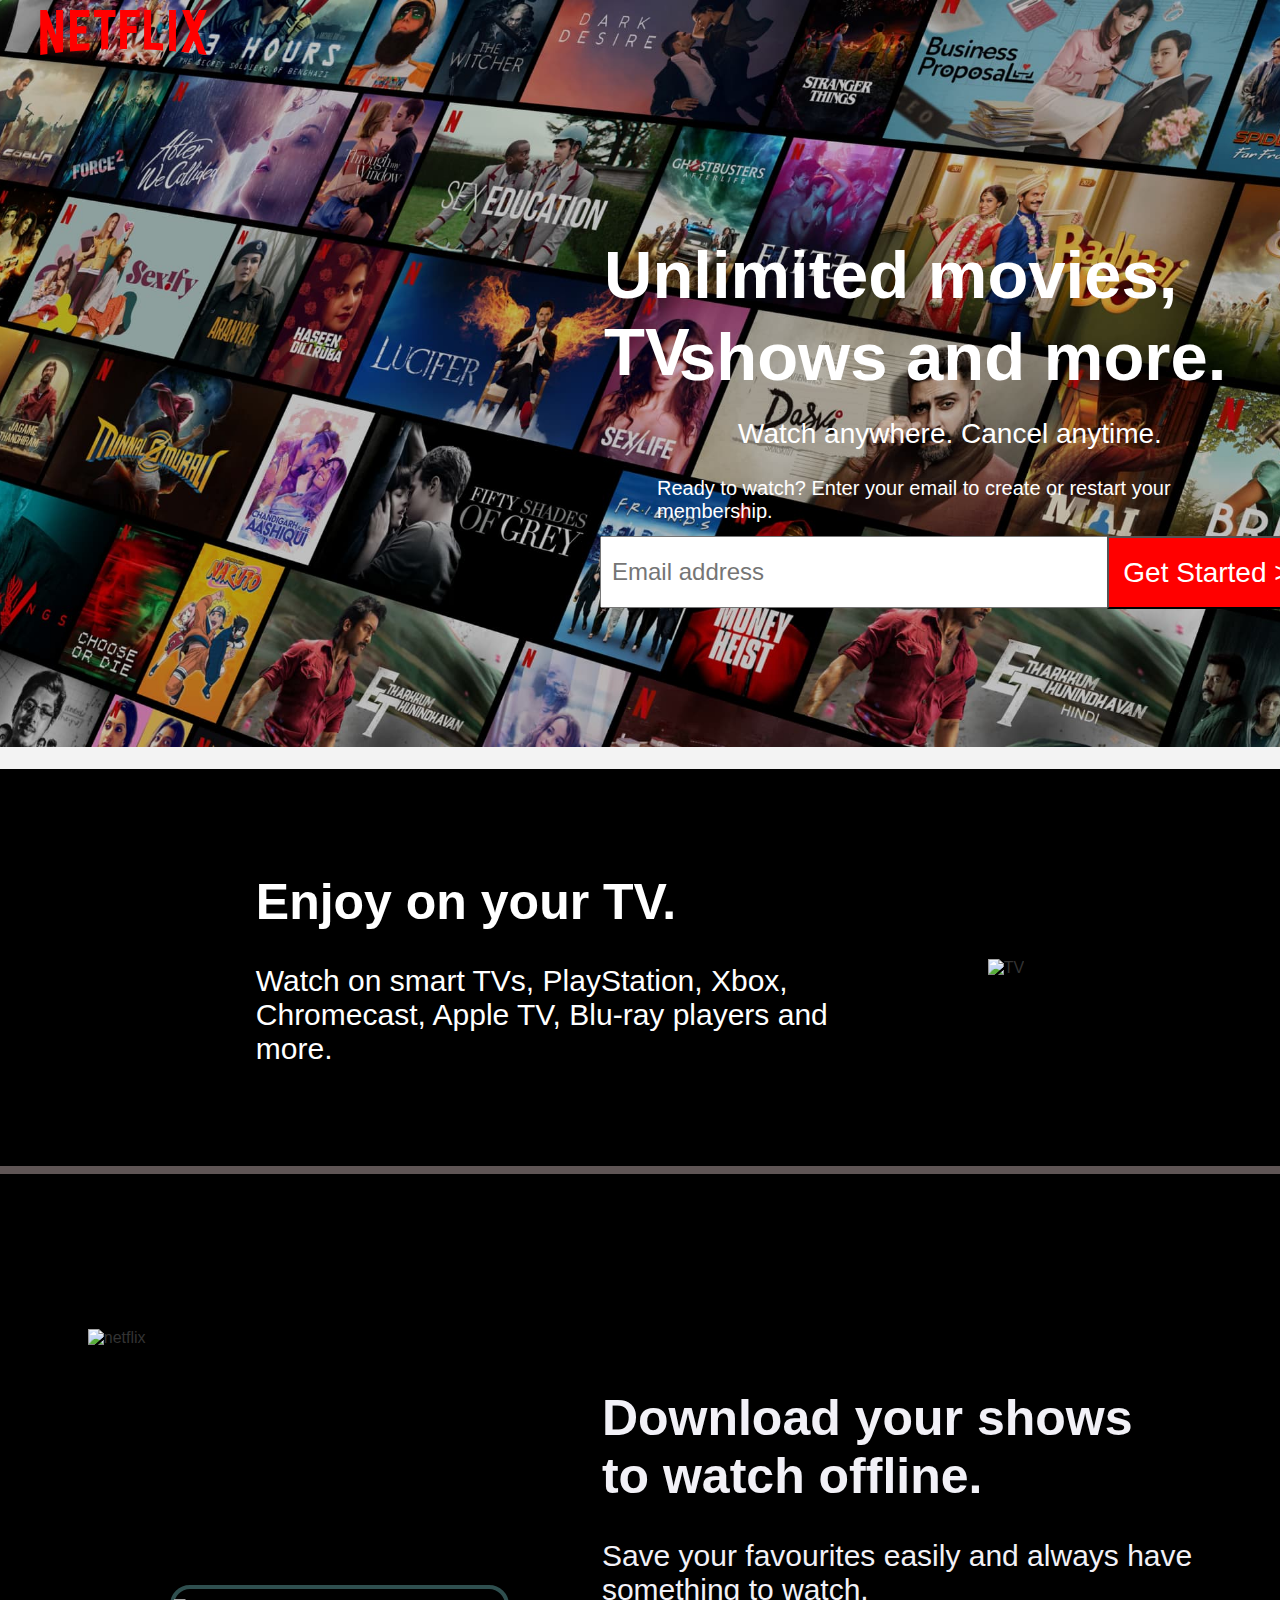
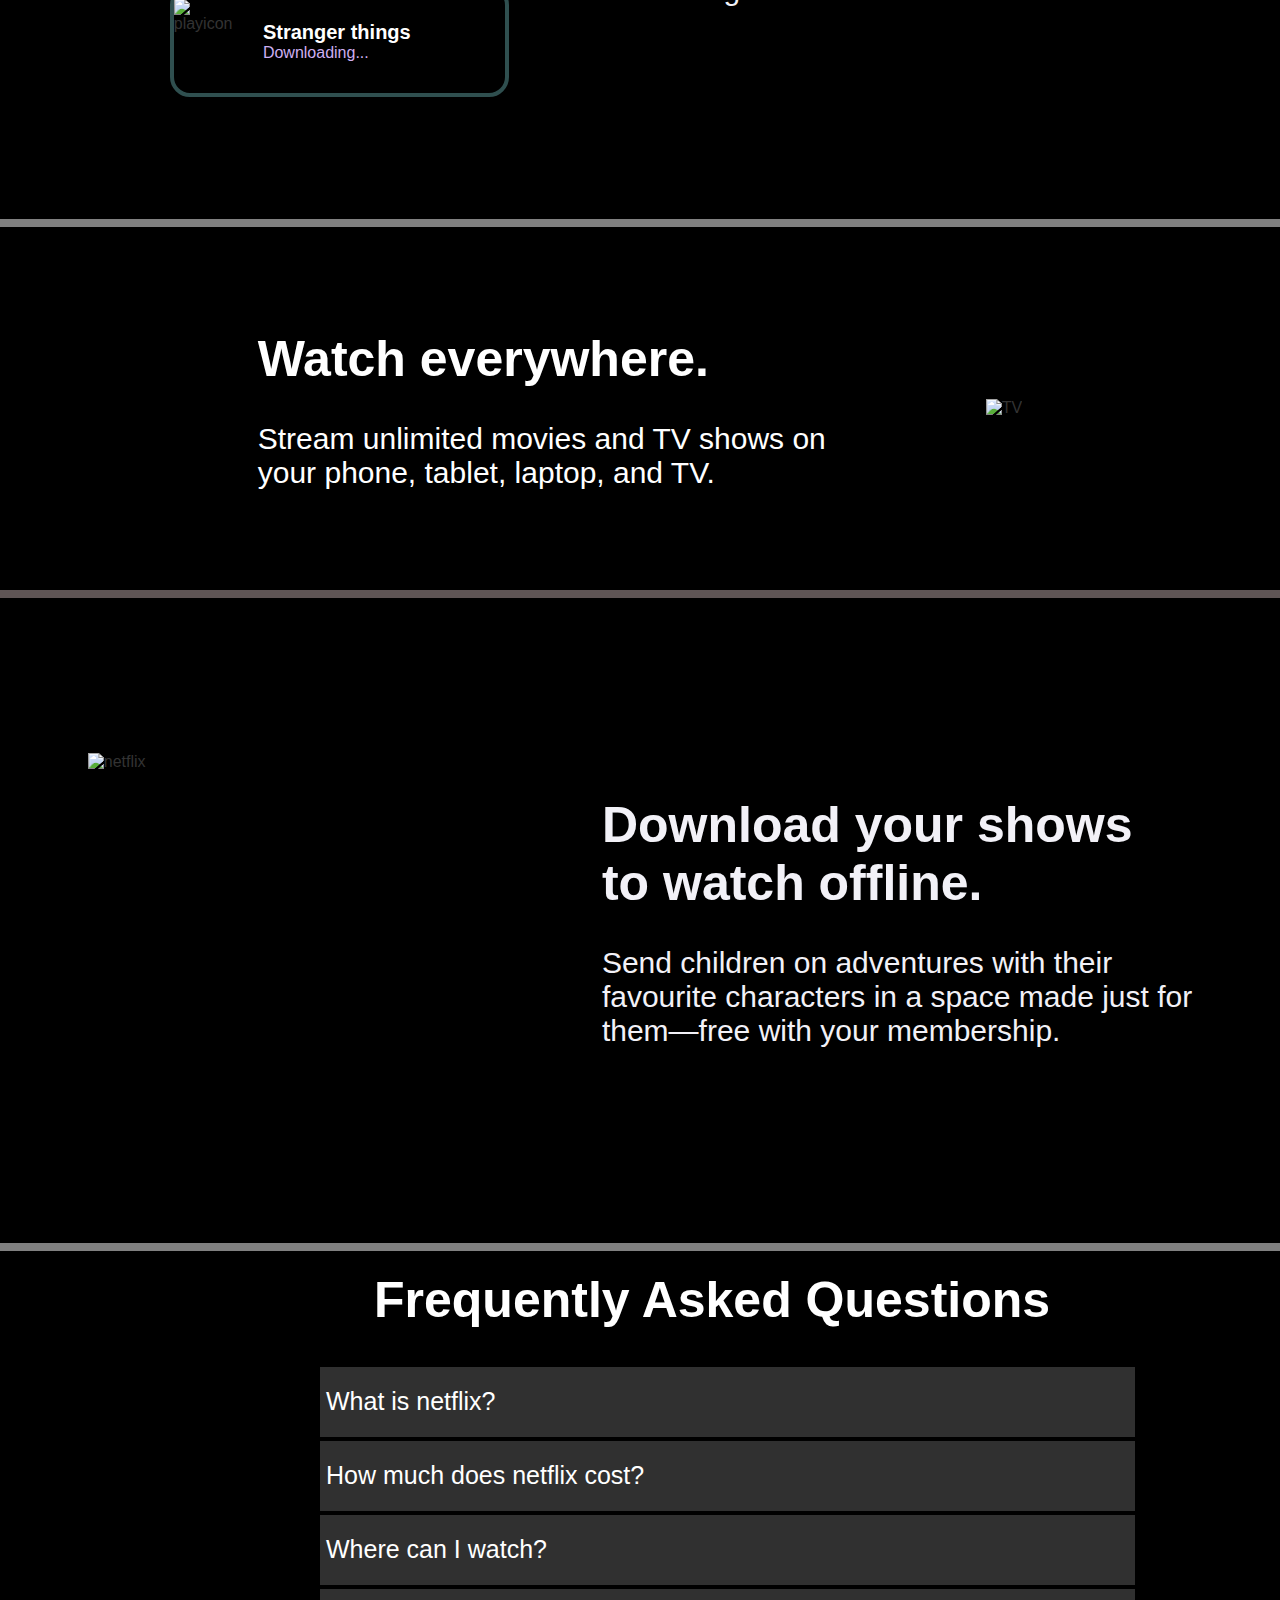
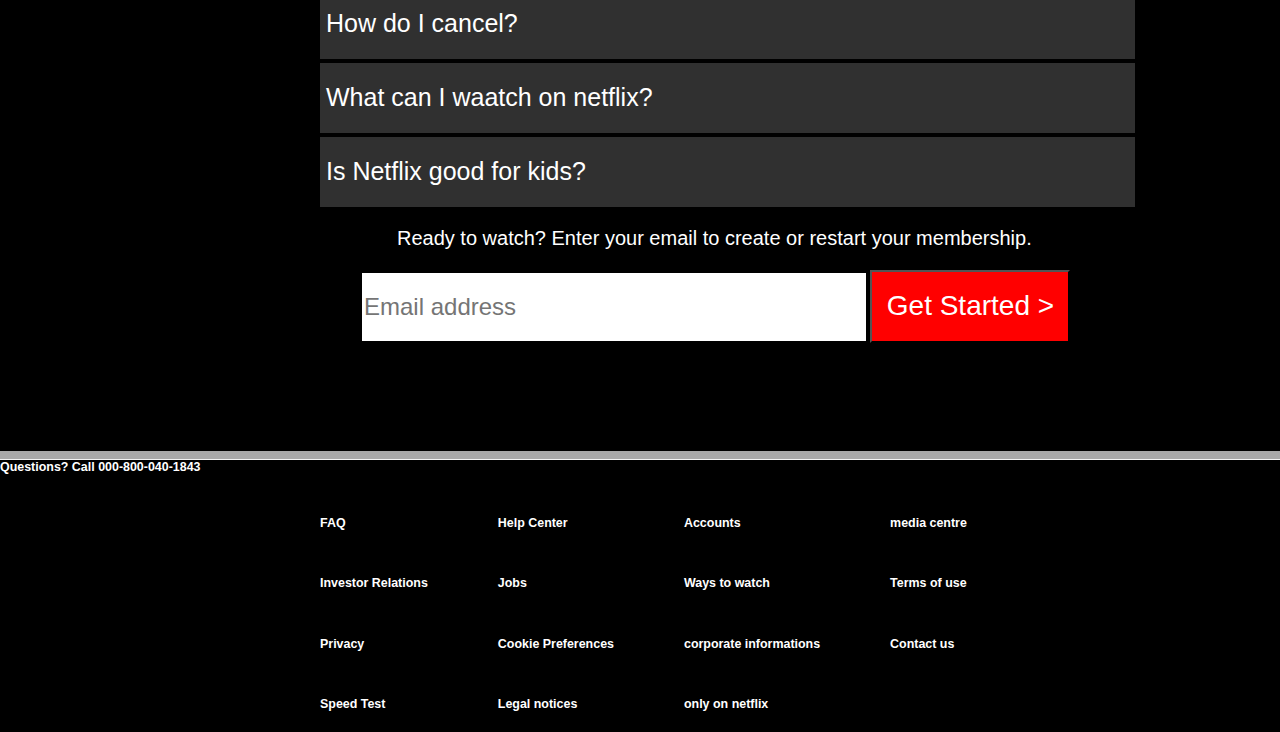
==== index.html @ 80aea7df "Add files via upload" ====
<!DOCTYPE html>
<html lang="en">

<head>
    <meta charset="UTF-8">
    <meta http-equiv="X-UA-Compatible" content="IE=edge">
    <meta name="viewport" content="width=device-width, initial-scale=1.0">
    <title>Netflix - Watch TV Shows Online,Watch Movies Online</title>
    <link rel="stylesheet" href="style.css">
</head>

<body>
    <header class="showcase">
        <nav>
            <svg viewBox="0 0 111 30" id="netflix" class="svg-icon" focusable="false">
                <g id="netflix-logo">
                    <path fill="#ff0000"
                        d="M105.06233,14.2806261 L110.999156,30 C109.249227,29.7497422 107.500234,29.4366857 105.718437,29.1554972 L102.374168,20.4686475 L98.9371075,28.4375293 C97.2499766,28.1563408 95.5928391,28.061674 93.9057081,27.8432843 L99.9372012,14.0931671 L94.4680851,-5.68434189e-14 L99.5313525,-5.68434189e-14 L102.593495,7.87421502 L105.874965,-5.68434189e-14 L110.999156,-5.68434189e-14 L105.06233,14.2806261 Z M90.4686475,-5.68434189e-14 L85.8749649,-5.68434189e-14 L85.8749649,27.2499766 C87.3746368,27.3437061 88.9371075,27.4055675 90.4686475,27.5930265 L90.4686475,-5.68434189e-14 Z M81.9055207,26.93692 C77.7186241,26.6557316 73.5307901,26.4064111 69.250164,26.3117443 L69.250164,-5.68434189e-14 L73.9366389,-5.68434189e-14 L73.9366389,21.8745899 C76.6248008,21.9373887 79.3120255,22.1557784 81.9055207,22.2804387 L81.9055207,26.93692 Z M64.2496954,10.6561065 L64.2496954,15.3435186 L57.8442216,15.3435186 L57.8442216,25.9996251 L53.2186709,25.9996251 L53.2186709,-5.68434189e-14 L66.3436123,-5.68434189e-14 L66.3436123,4.68741213 L57.8442216,4.68741213 L57.8442216,10.6561065 L64.2496954,10.6561065 Z M45.3435186,4.68741213 L45.3435186,26.2498828 C43.7810479,26.2498828 42.1876465,26.2498828 40.6561065,26.3117443 L40.6561065,4.68741213 L35.8121661,4.68741213 L35.8121661,-5.68434189e-14 L50.2183897,-5.68434189e-14 L50.2183897,4.68741213 L45.3435186,4.68741213 Z M30.749836,15.5928391 C28.687787,15.5928391 26.2498828,15.5928391 24.4999531,15.6875059 L24.4999531,22.6562939 C27.2499766,22.4678976 30,22.2495079 32.7809542,22.1557784 L32.7809542,26.6557316 L19.812541,27.6876933 L19.812541,-5.68434189e-14 L32.7809542,-5.68434189e-14 L32.7809542,4.68741213 L24.4999531,4.68741213 L24.4999531,10.9991564 C26.3126816,10.9991564 29.0936358,10.9054269 30.749836,10.9054269 L30.749836,15.5928391 Z M4.78114163,12.9684132 L4.78114163,29.3429562 C3.09401069,29.5313525 1.59340144,29.7497422 0,30 L0,-5.68434189e-14 L4.4690224,-5.68434189e-14 L10.562377,17.0315868 L10.562377,-5.68434189e-14 L15.2497891,-5.68434189e-14 L15.2497891,28.061674 C13.5935889,28.3437998 11.906458,28.4375293 10.1246602,28.6868498 L4.78114163,12.9684132 Z"
                        id="Fill-14"></path>
                </g>
            </svg>
        </nav>
        <div class="showcase-top">

            <img class="img-one" src="images/netflixhome.jpg">
                
            <div class="top1">
                <h1 class="content1">Unlimited movies, TV </h1><br>
                <h1 class="content2">shows and more.</h1>
                <p class="content3">Watch anywhere. Cancel anytime.</p>
                <p class="content4">Ready to watch? Enter your email to create or restart your membership.</p>
                <input placeholder="Email address" class="input1" type="email">
                <button class="button1">Get Started > </button>
            </div>

        </div>
        <div class="show1">
            <div class="fl1">
                <div class="fl1-1">
                    <h1 class="content5">Enjoy on your TV.</h1>
                    <p class="content6">Watch on smart TVs, PlayStation, Xbox, <br>Chromecast, Apple TV, Blu-ray players
                        and
                        <br>more.
                    </p>
                </div>
                <div class="fl1-2">
                    <img class="img-two" src="/index.html/images/netflixtv.png" alt="TV">
                    <video loop autoplay class="video1" src="/index.html/images/video-tv-in-0819.m4v"></video>
                </div>
            </div>
        </div>
        <div class="show2">
            <div class="fl2">
                <div class="fl2-1">
                    <img class="img-three" src="/index.html/images/mobile-0819.jpg" alt="netflix">
                    <div class="playicon">
                        <div class="playiconimage">
                            <img class="img-four" src="/index.html/images/boxshot.png" alt="playicon">
                        </div>
                        <div class="nameandstatus">
                            <div class="text1">Stranger things</div>
                            <div class="text0">Downloading...</div>
                        </div>
                    </div>
                </div>
                <div class="fl2-2">
                    <h1 class="content7">Download your shows <br>to watch offline.</h1>
                    <p class="content8">Save your favourites easily and always have <br>something to watch.</p>
                </div>
            </div>
        </div>
        <div class="show1">
            <div class="fl1">
                <div class="fl1-1">
                    <h1 class="content5">Watch everywhere.</h1>
                    <p class="content6">Stream unlimited movies and TV shows on <br>your phone, tablet, laptop, and TV.
                    </p>
                </div>
                <div class="fl1-2">
                    <img class="img-two"
                        src="https://assets.nflxext.com/ffe/siteui/acquisition/ourStory/fuji/desktop/device-pile-in.png"
                        alt="TV">
                    <video loop autoplay class="video1 video2"
                        src="https://assets.nflxext.com/ffe/siteui/acquisition/ourStory/fuji/desktop/video-devices-in.m4v"></video>
                </div>
            </div>
        </div>
        <div class="show2">
            <div class="fl2">
                <div class="fl2-1">
                    <img class="img-three"
                        src="https://occ-0-6058-3663.1.nflxso.net/dnm/api/v6/19OhWN2dO19C9txTON9tvTFtefw/AAAABVxdX2WnFSp49eXb1do0euaj-F8upNImjofE77XStKhf5kUHG94DPlTiGYqPeYNtiox-82NWEK0Ls3CnLe3WWClGdiJP.png?r=5cf"
                        alt="netflix">
                    <!-- <div class="playicon"> -->
                    <div class="playiconimage">
                        <!-- <img class="img-four" src="/index.html/images/boxshot.png" alt="playicon"> -->
                    </div>
                    <div class="nameandstatus">
                        <!-- <div class="text1">Stranger things</div> -->
                        <!-- <div class="text0">Downloading...</div> -->
                    </div>
                    <!-- </div> -->
                </div>
                <div class="fl2-2">
                    <h1 class="content7">Download your shows <br>to watch offline.</h1>
                    <p class="content8">Send children on adventures with their <br>favourite characters in a space made
                        just for <br>them—free with your membership.</p>
                </div>
            </div>
        </div>
        <div class="show3">
            <h1 class="heading">Frequently Asked Questions</h1>
            <div class="buttonlist">
                <button class="button2">What is netflix?</button>
            </div>
            <div class="buttonlist">
                <button class="button2">How much does netflix cost?</button>
            </div>
            <div class="buttonlist">
                <button class="button2">Where can I watch?</button>
            </div>
            <div class="buttonlist">
                <button class="button2">How do I cancel?</button>
            </div>
            <div class="buttonlist">
                <button class="button2">What can I waatch on netflix?</button>
            </div>
            <div class="buttonlist">
                <button class="button2">Is Netflix good for kids?</button>
            </div>
            <p class="lastp">Ready to watch? Enter your email to create or restart your membership.</p>
            <input placeholder="Email address" class="input2" type="email">
            <button class="button3">Get Started > </button>
        </div>
        <div class="showfooter">
            <div class="footer">
                <h5>Questions? Call 000-800-040-1843</h5>
            </div>
            <div class="mainfooter">
                <div class="footer1">
                    <h5>FAQ</h5>
                    <h5>Investor Relations</h5>
                    <h5>Privacy</h5>
                    <h5>Speed Test</h5>
                </div>
                <div class="footer2">
                    <h5>Help Center</h5>
                    <h5>Jobs</h5>
                    <h5>Cookie Preferences</h5>
                    <h5>Legal notices</h5>
                </div>
                <div class="footer3">
                    <h5>Accounts</h5>
                    <h5>Ways to watch</h5>
                    <h5>corporate informations</h5>
                    <h5>only on netflix</h5>
                </div>
                <div class="footer4">
                    <h5>media centre</h5>
                    <h5>Terms of use</h5>
                    <h5>Contact us</h5>
                </div>
            </div>
        </div>
    </header>

</body>

</html>
---- style.css ----
html{
    overflow-x: hidden;
}
body {
    margin: 0;
    font-family: 'Helvetica Neue',Helvetica,Arial,sans-serif;
    background-color: #f3f3f3;
    color: #333;
    font-size: 16px;
    direction: ltr;
    -webkit-font-smoothing: antialiased;
}
.showcase-top {
    position: relative;
}
.gradient{
    background: rgba(0,0,0,.4);
    background-image: -webkit-gradient(linear,left bottom,left top,from(rgba(0,0,0,.8)),color-stop(60%,rgba(0,0,0,0)),to(rgba(0,0,0,.8)));
    background-image: -webkit-linear-gradient(bottom,rgba(0,0,0,.8) 0,rgba(0,0,0,0) 60%,rgba(0,0,0,.8) 100%);
    background-image: -moz- oldlinear-gradient(bottom,rgba(0,0,0,.8) 0,rgba(0,0,0,0) 60%,rgba(0,0,0,.8) 100%);
    background-image: -o-linear-gradient(bottom,rgba(0,0,0,.8) 0,rgba(0,0,0,0) 60%,rgba(0,0,0,.8) 100%);
    background-image: linear-gradient(to top,rgba(0,0,0,.8) 0,rgba(0,0,0,0) 60%,rgba(0,0,0,.8) 100%);
    position: absolute;
    background: rgba(0,0,0,.5);
    background-image: -webkit-gradient(linear,left bottom,left top,color-stop(50%,rgba(0,0,0,0)),to(rgba(0,0,0,.7))),radial-gradient(50% 100%,rgba(0,0,0,0) 50%,rgba(0,0,0,.7) 100%);
    background-image: -webkit-linear-gradient(bottom,rgba(0,0,0,0) 50%,rgba(0,0,0,.7) 100%),-webkit-radial-gradient(50% 100%,rgba(0,0,0,0) 50%,rgba(0,0,0,.7) 100%);
    background-image: -moz- oldlinear-gradient(bottom,rgba(0,0,0,0) 50%,rgba(0,0,0,.7) 100%),-moz- oldradial-gradient(50% 100%,rgba(0,0,0,0) 50%,rgba(0,0,0,.7) 100%);
    background-image: -o-linear-gradient(bottom,rgba(0,0,0,0) 50%,rgba(0,0,0,.7) 100%),-o-radial-gradient(50% 100%,rgba(0,0,0,0) 50%,rgba(0,0,0,.7) 100%);
    background-image: linear-gradient(to top,rgba(0,0,0,0) 50%,rgba(0,0,0,.7) 100%),radial-gradient(50% 100%,rgba(0,0,0,0) 50%,rgba(0,0,0,.7) 100%);
    top: 0;
    bottom: 0;
    right: 0;
    left: 0;}

.content1 {
        position: absolute;
        top: 191px;
        left: 604px;
        color: #fff;
        font-size: 67px;
}

.content2 {
position: absolute;
    top: 273px;
    left: 679px;
    color: #fff;
    font-size: 67px;
}

.content3 {
    position: absolute;
    top: 390px;
    left: 738px;
    color: #fff;
    font-size: 28px;
}

.content4 {
    position: absolute;
    top: 457px;
    left: 657px;
    color: #fff;
    font-size: 20px;
}

.input1 {
    position: absolute;
    padding-left: 10px;
    top: 536px;
    left: 600px;
    width: 500px;
    height: 66px;
    font-size: 24px;
}

.button1 {
    position: absolute;
    top: 536px;
    left: 1107px;
    height: 73px;
    width: 200px;
    color: #fff;
    background: red;
    font-size: 28px;
}
svg {position: absolute;
    
    top: 10px;
    left: 40px;
    width: 10.4375rem;
    height: 2.8125rem;
    z-index: 2;
    
}
.img-one{
    position: relative;
    height: 747px;
    width: 100vw;
    object-fit: cover;
    object-position: center;
}

/* .img-one::after {
    content: ' ';
    top: 0%;
    left: 0%;
    position: absolute;
    width: 100%;
    height: 100%;
    background: red;
    border: 2px solid red;

} */
.fl1{
    display: flex;
    align-items: center;
    justify-content: center ;
    gap: 10rem;
}
.img-two{
    z-index: 3;
    position: relative;
    border: 2px;
    height: 397px;
    width: 530px;
}
.show1{
    position: relative;
    /* height: 470.13px    ; */
    background-color: black;
    padding-top: 70px;
    padding-bottom: 70px;
    border-bottom:8px solid rgb(95, 85, 85);
}
.fl1-1{
    color: #fff;
    height: 50%;
    font-size: 30px;
}
.video1{
    position: absolute;
    height: 260px;
    width: 537px;
    right: 249px;
    top: 151px;
    overflow: hidden;
}
.content5{
    font-size: 50px;
}
.content6{
    font-weight: 400;
    font-size: 30px;
}
.show2{
    position: relative;
    background-color: black;
    padding-top: 70px;
    padding-bottom: 70px;
    border-bottom:8px solid grey;
}
.fl2{
    display: flex;
    align-items: center;
    justify-content: center;
    gap: 12rem;

}
.fl2-1{
    position: relative;
    height: 504.95px; 
    width: 322.13px;
}
.img-three{
    position: absolute;
    height: 309px;
    width: 506px;
    margin-top: 85px;
}
.playicon{
    position: absolute;
    display: flex;
    align-items: center;
    height: 104px;
    width: 330.97px;
    z-index: 2;
    border: 4px solid darkslategrey;
    gap: 2rem;
    border-radius: 20px;
    left: 82px;
    top: 341px;
    background-color: black;
}
.playiconimage{
    width: 57.14px;
    height: 84px;
z-index: 3;
}
.img-four{
width: 57.14px;
height: 80px;
z-index: 4;
}
.nameandstatus{
    padding-right: 20px;
z-index: 3;
}
.text1{
z-index: 3;
color: #fff;
font-size: 20px;
font-weight: 700;
}
.text0{
z-index: 3;
color: rgb(206, 175, 241);
}
.fl2-2{
color: rgb(242, 241, 247);
}
.content7{
font-size: 50px;
}
.content8{
    font-size: 30px;

}

.video2 {
    position: absolute;
    height: 221px;
    width: 350px;
    right: 381px;
    top: 100px;
    overflow: hidden;

}
.show3{
    background-color: black;
    padding-left: 25%;
    margin-top: -33px;
    height: 800px;
    border-bottom: 8px solid darkgrey;
}
.heading{
    padding-top: 20px;
    padding-left: 54px;
    font-size: 50px;
    color: #fff;

}
.button2{
 height: 70px;
 width:815px ;
 background-color: #303030;
 font-size: 25px;
 text-align: left;
 color: #fff;
 overflow: visible;
 font-weight: 400;
 border: 0;
}
.buttonlist{
    padding-top: 4px;
}
.button3{
    margin-right: 10px;
    height: 73px;
    width: 200px;
    color: #fff;
    background: red;
    font-size: 28px;
}
.input2{
    margin-left: 42px;
    width: 500px;
    height: 66px;
    font-size: 24px;
    border: 0;
}
.lastp{
    padding-left: 77px;
    font-size: 20px;
    color: #fff;
}
.mainfooter{
    padding-left: 25%;
    display: flex;
    flex-direction: row;
    gap: 70px;
}
.footer1{
    display: flex;
    flex-direction: column;
    gap: 5px;
}
.footer2{
    display: flex;
    flex-direction: column;
    gap: 5px;
}
.footer3{
    display: flex;
    flex-direction: column;
    gap: 5px;
}
.footer4{
    display: flex;
    flex-direction: column;
    gap: 5px;
}
.showfooter{
    margin-top: -20px;
    background-color: black;
    color: #fff;
    font-size: 15px;
}
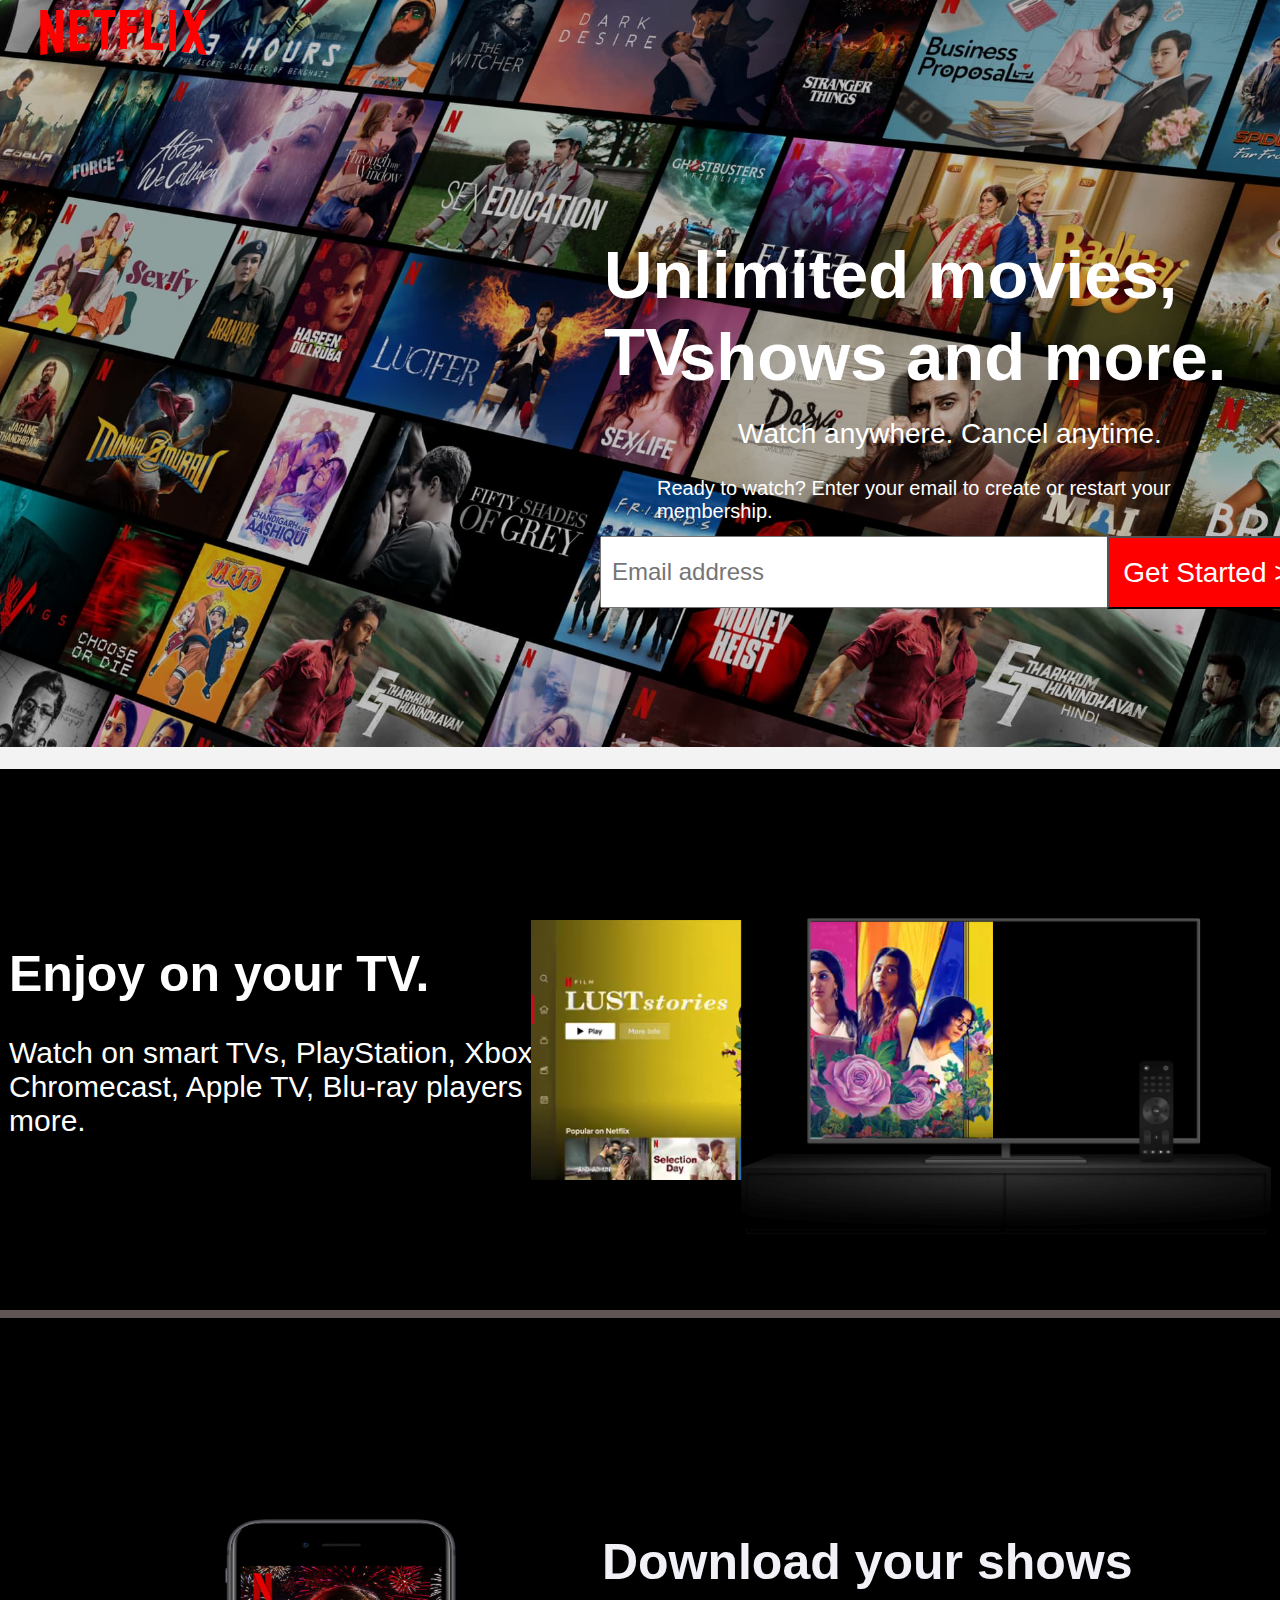
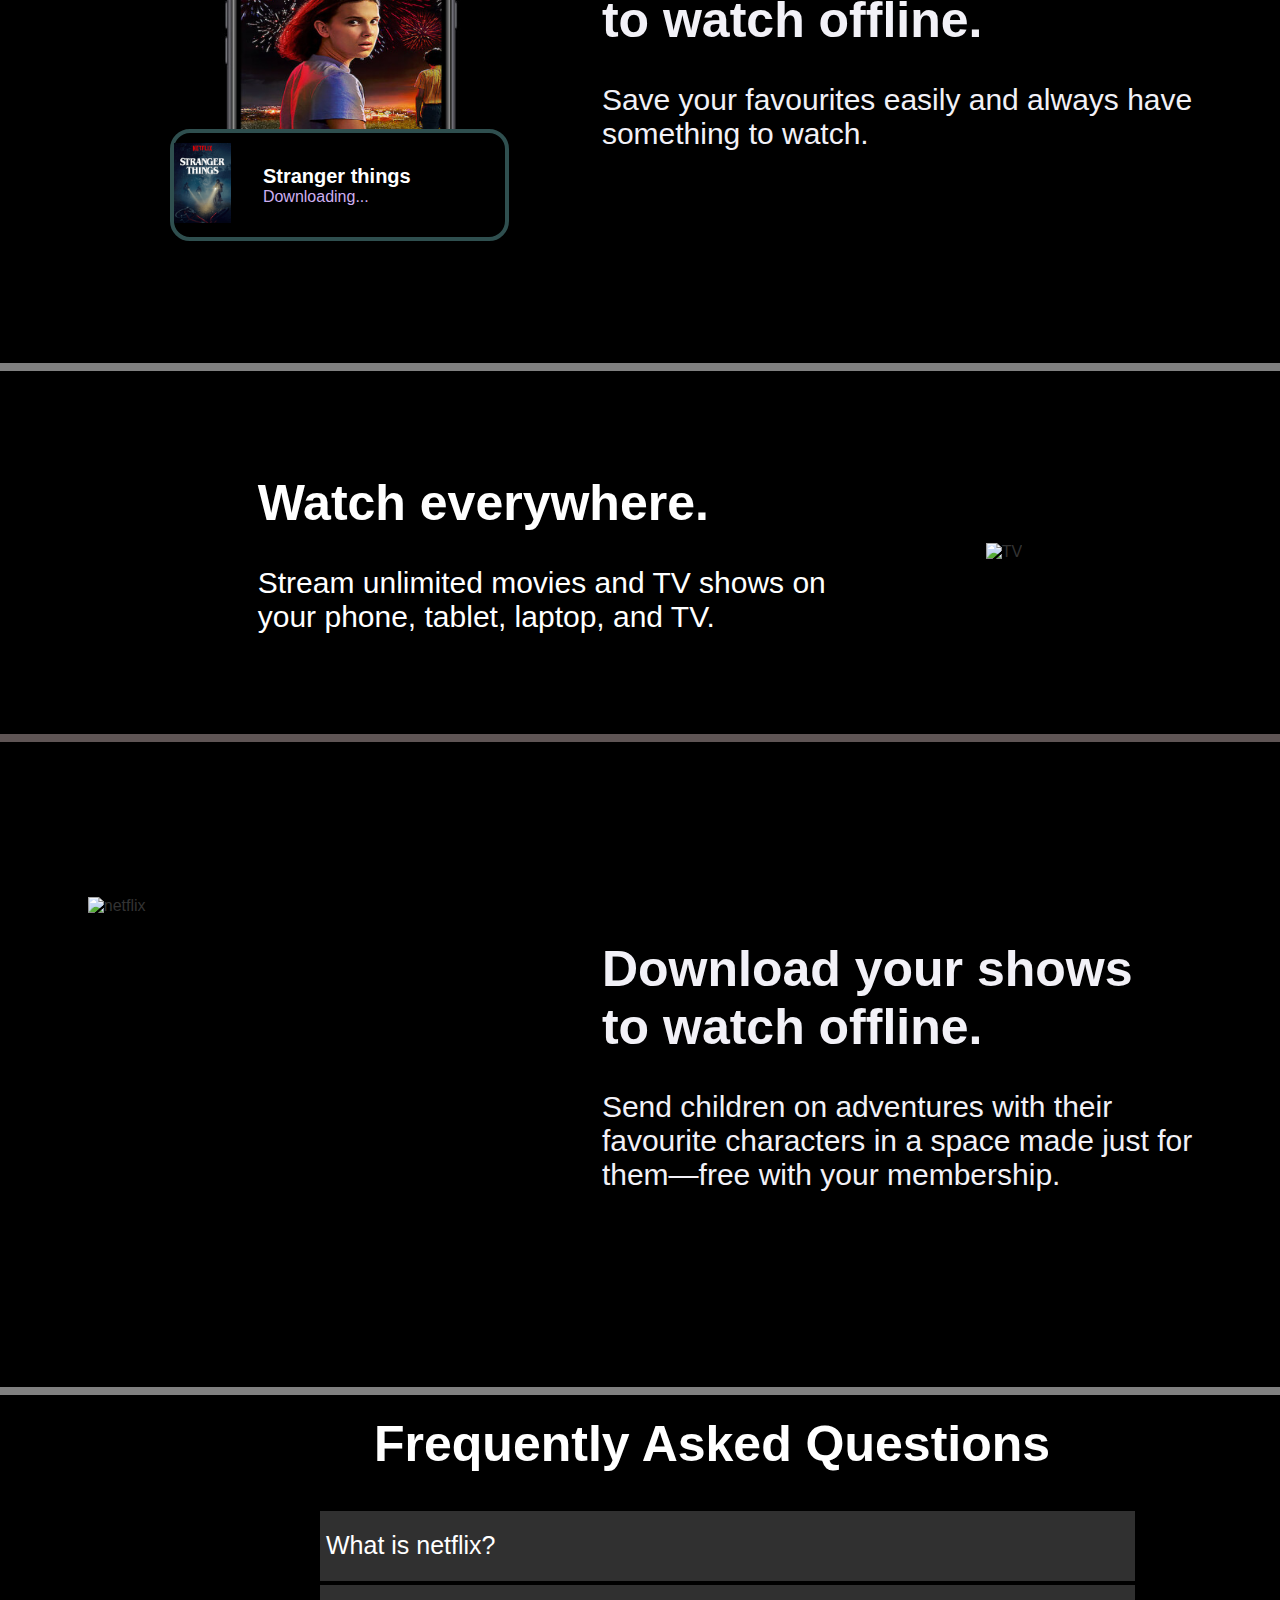
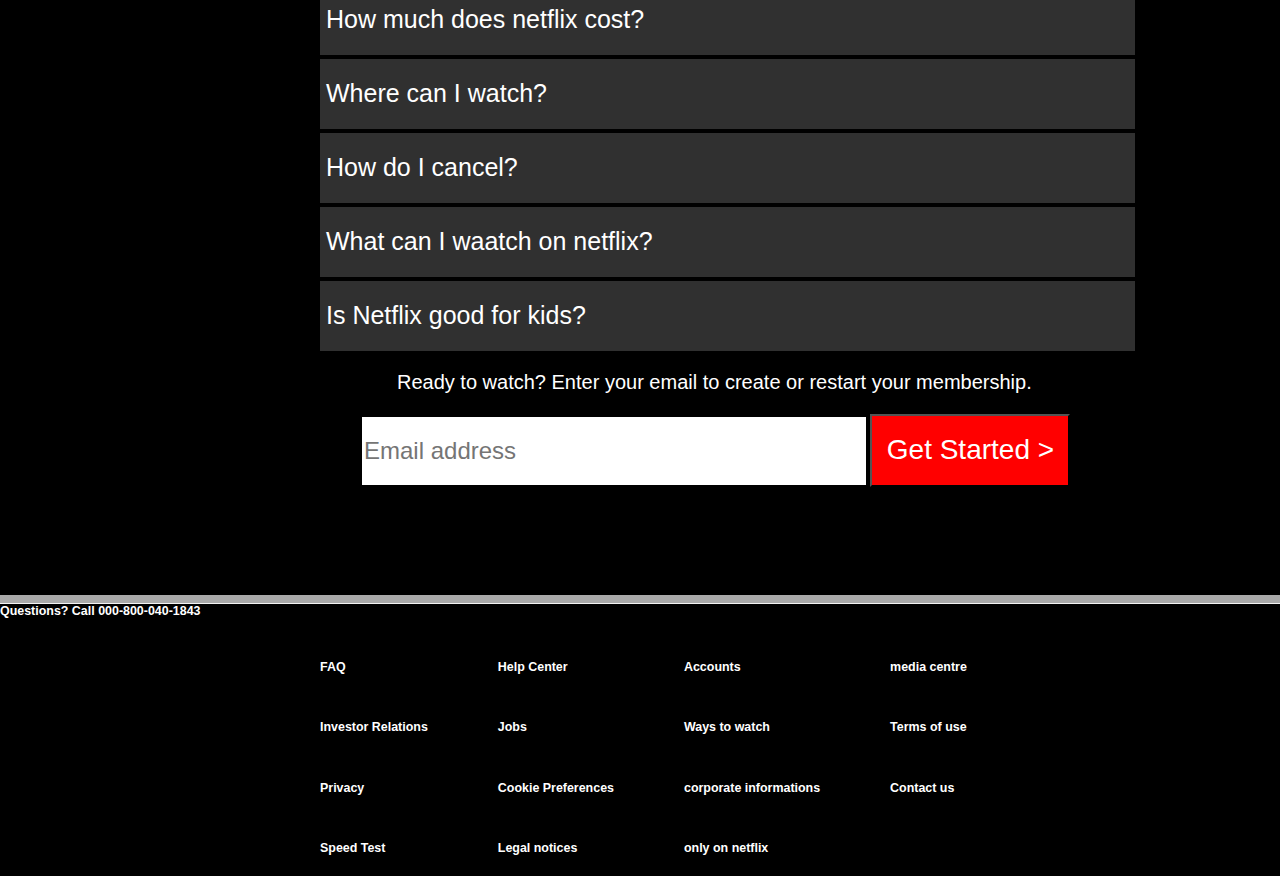
==== commit b23cc35b: "Update index.html" ====
--- a/index.html
+++ b/index.html
@@ -22,7 +22,7 @@
         </nav>
         <div class="showcase-top">
 
-            <img class="img-one" src="images/netflixhome.jpg">
+            <img class="img-one" src="./images/netflixhome.jpg">
                 
             <div class="top1">
                 <h1 class="content1">Unlimited movies, TV </h1><br>
@@ -44,18 +44,18 @@
                     </p>
                 </div>
                 <div class="fl1-2">
-                    <img class="img-two" src="/index.html/images/netflixtv.png" alt="TV">
-                    <video loop autoplay class="video1" src="/index.html/images/video-tv-in-0819.m4v"></video>
+                    <img class="img-two" src="./images/netflixtv.png" alt="TV">
+                    <video loop autoplay class="video1" src="./images/video-tv-in-0819.m4v"></video>
                 </div>
             </div>
         </div>
         <div class="show2">
             <div class="fl2">
                 <div class="fl2-1">
-                    <img class="img-three" src="/index.html/images/mobile-0819.jpg" alt="netflix">
+                    <img class="img-three" src="./images/mobile-0819.jpg" alt="netflix">
                     <div class="playicon">
                         <div class="playiconimage">
-                            <img class="img-four" src="/index.html/images/boxshot.png" alt="playicon">
+                            <img class="img-four" src="./images/boxshot.png" alt="playicon">
                         </div>
                         <div class="nameandstatus">
                             <div class="text1">Stranger things</div>
@@ -91,15 +91,10 @@
                     <img class="img-three"
                         src="https://occ-0-6058-3663.1.nflxso.net/dnm/api/v6/19OhWN2dO19C9txTON9tvTFtefw/AAAABVxdX2WnFSp49eXb1do0euaj-F8upNImjofE77XStKhf5kUHG94DPlTiGYqPeYNtiox-82NWEK0Ls3CnLe3WWClGdiJP.png?r=5cf"
                         alt="netflix">
-                    <!-- <div class="playicon"> -->
                     <div class="playiconimage">
-                        <!-- <img class="img-four" src="/index.html/images/boxshot.png" alt="playicon"> -->
                     </div>
                     <div class="nameandstatus">
-                        <!-- <div class="text1">Stranger things</div> -->
-                        <!-- <div class="text0">Downloading...</div> -->
                     </div>
-                    <!-- </div> -->
                 </div>
                 <div class="fl2-2">
                     <h1 class="content7">Download your shows <br>to watch offline.</h1>
@@ -166,4 +161,4 @@
 
 </body>
 
-</html>+</html>
